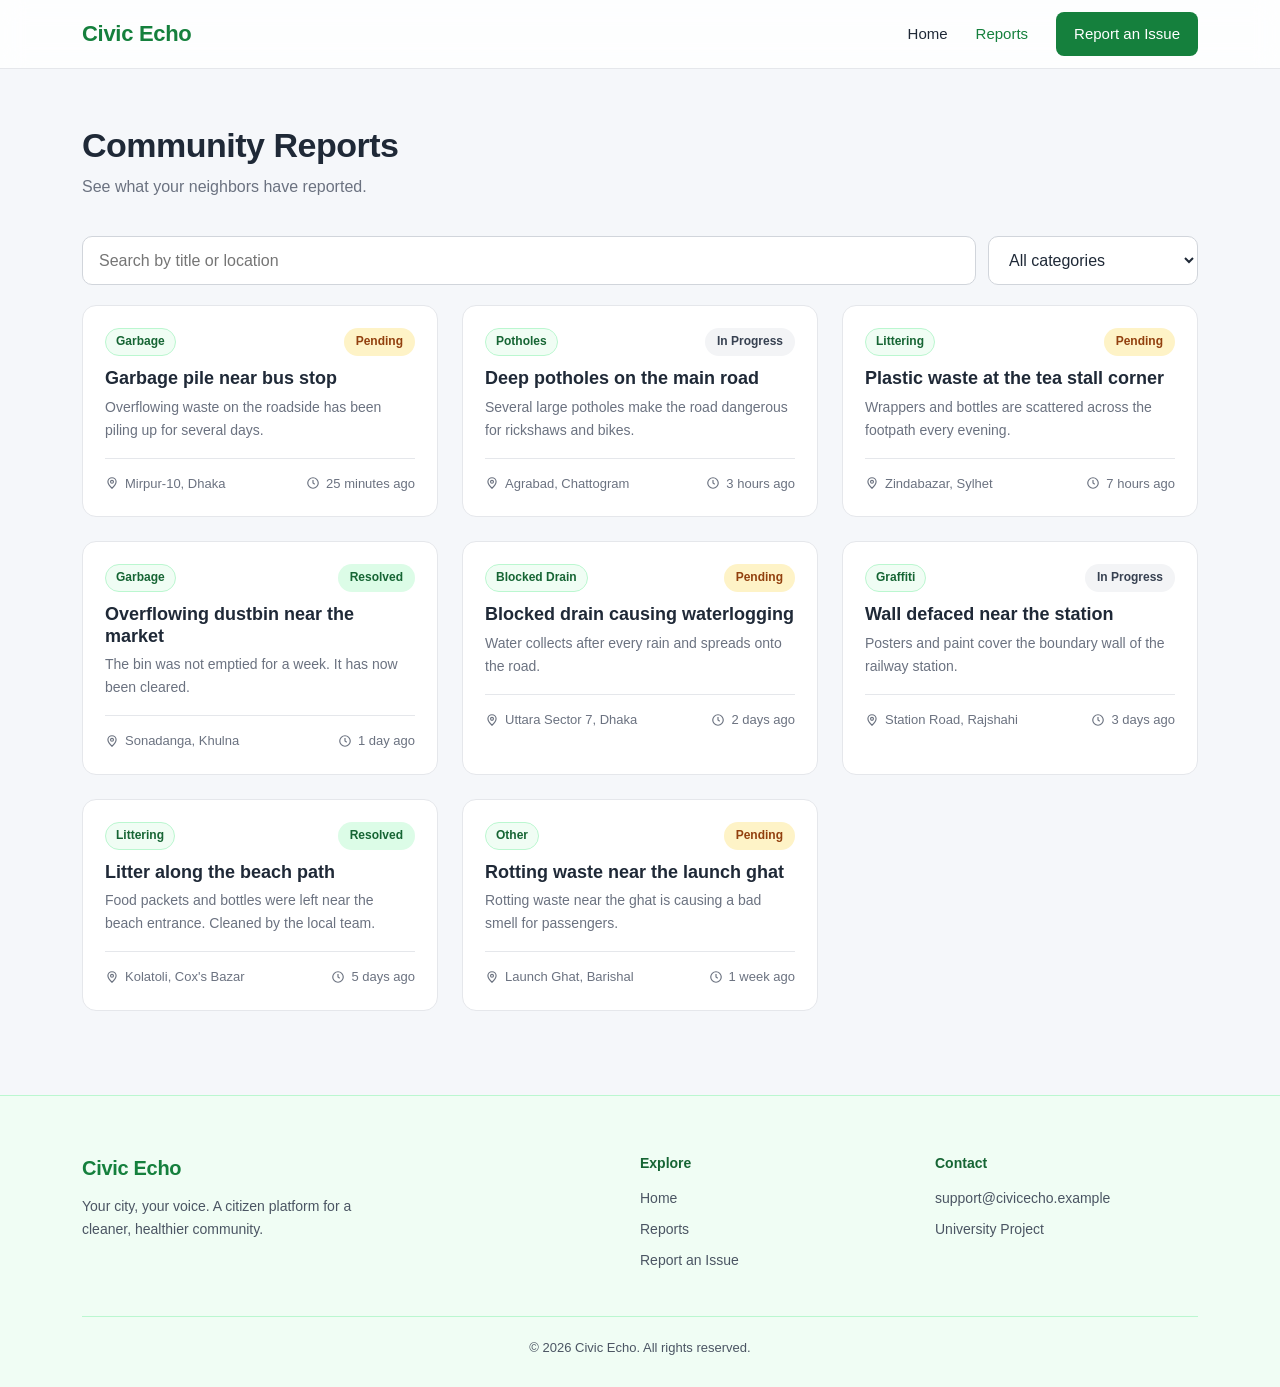
==== reports.html @ cb91349b "Initial Civic Echo website" ====
<!DOCTYPE html>
<html lang="en">
<head>
  <meta charset="UTF-8">
  <meta name="viewport" content="width=device-width, initial-scale=1, viewport-fit=cover">
  <title>Community Reports | Civic Echo</title>
  <link rel="stylesheet" href="css/style.css">
</head>
<body>

<nav><div class="wrap">
  <a href="home.html" class="brand">Civic Echo</a>
  <div class="nav-links">
    <a href="home.html">Home</a>
    <a href="reports.html" class="on">Reports</a>
    <a href="report.html" class="nav-button">Report an Issue</a>
  </div>
</div></nav>

<main class="wrap">

  <div class="page-title">
    <h2>Community Reports</h2>
    <p>See what your neighbors have reported.</p>
  </div>

    <div class="search">
    <input type="search" id="q" placeholder="Search by title or location">
    <select id="cf" aria-label="Filter by category">
      <option value="">All categories</option>
      <option>Garbage</option>
      <option>Littering</option>
      <option>Graffiti</option>
      <option>Potholes</option>
      <option>Blocked Drain</option>
      <option>Other</option>
    </select>
  </div>

  <p class="count" id="cnt"></p>                                 <p id="none">No reports match your search.</p>
    <div class="cards" id="cards">

    <article class="card" data-cat="Garbage"><div class="body">
      <div class="top"><span class="cat">Garbage</span><span class="status">Pending</span></div>
      <h3>Garbage pile near bus stop</h3>
      <p>Overflowing waste on the roadside has been piling up for several days.</p>
      <div class="info"><span class="loc">Mirpur-10, Dhaka</span><span class="ago">25 minutes ago</span></div>
    </div></article>

    <article class="card" data-cat="Potholes"><div class="body">
      <div class="top"><span class="cat">Potholes</span><span class="status wip">In Progress</span></div>
      <h3>Deep potholes on the main road</h3>
      <p>Several large potholes make the road dangerous for rickshaws and bikes.</p>
      <div class="info"><span class="loc">Agrabad, Chattogram</span><span class="ago">3 hours ago</span></div>
    </div></article>

    <article class="card" data-cat="Littering"><div class="body">
      <div class="top"><span class="cat">Littering</span><span class="status">Pending</span></div>
      <h3>Plastic waste at the tea stall corner</h3>
      <p>Wrappers and bottles are scattered across the footpath every evening.</p>
      <div class="info"><span class="loc">Zindabazar, Sylhet</span><span class="ago">7 hours ago</span></div>
    </div></article>

    <article class="card" data-cat="Garbage"><div class="body">
      <div class="top"><span class="cat">Garbage</span><span class="status ok">Resolved</span></div>
      <h3>Overflowing dustbin near the market</h3>
      <p>The bin was not emptied for a week. It has now been cleared.</p>
      <div class="info"><span class="loc">Sonadanga, Khulna</span><span class="ago">1 day ago</span></div>
    </div></article>

    <article class="card" data-cat="Blocked Drain"><div class="body">
      <div class="top"><span class="cat">Blocked Drain</span><span class="status">Pending</span></div>
      <h3>Blocked drain causing waterlogging</h3>
      <p>Water collects after every rain and spreads onto the road.</p>
      <div class="info"><span class="loc">Uttara Sector 7, Dhaka</span><span class="ago">2 days ago</span></div>
    </div></article>

    <article class="card" data-cat="Graffiti"><div class="body">
      <div class="top"><span class="cat">Graffiti</span><span class="status wip">In Progress</span></div>
      <h3>Wall defaced near the station</h3>
      <p>Posters and paint cover the boundary wall of the railway station.</p>
      <div class="info"><span class="loc">Station Road, Rajshahi</span><span class="ago">3 days ago</span></div>
    </div></article>

    <article class="card" data-cat="Littering"><div class="body">
      <div class="top"><span class="cat">Littering</span><span class="status ok">Resolved</span></div>
      <h3>Litter along the beach path</h3>
      <p>Food packets and bottles were left near the beach entrance. Cleaned by the local team.</p>
      <div class="info"><span class="loc">Kolatoli, Cox's Bazar</span><span class="ago">5 days ago</span></div>
    </div></article>

    <article class="card" data-cat="Other"><div class="body">
      <div class="top"><span class="cat">Other</span><span class="status">Pending</span></div>
      <h3>Rotting waste near the launch ghat</h3>
      <p>Rotting waste near the ghat is causing a bad smell for passengers.</p>
      <div class="info"><span class="loc">Launch Ghat, Barishal</span><span class="ago">1 week ago</span></div>
    </div></article>

  </div>
</main>

<footer><div class="wrap">
  <div class="fgrid">
    <div><a class="brand" href="home.html">Civic Echo</a>
      <p>Your city, your voice. A citizen platform for a cleaner, healthier community.</p></div>
    <div><h4>Explore</h4><a href="home.html">Home</a><a href="reports.html">Reports</a><a href="report.html">Report an Issue</a></div>
    <div><h4>Contact</h4><a>support@civicecho.example</a><a>University Project</a></div>
  </div>
  <div class="copy">© 2026 Civic Echo. All rights reserved.</div>
</div></footer>

<script src="js/script.js"></script>
</body>
</html>
---- css/style.css ----
:root {
  --g: #15803D;
  --gd: #166534;
  --ink: #1F2937;
  --mut: #6B7280;
  --bg: #F5F7FA;
  --line: #E5E7EB;

  --img: url("../images/hero.jpg");
}

* { box-sizing: border-box; }

html { scroll-behavior: smooth; }

body {
  margin: 0;
  background: var(--bg);
  color: var(--ink);
  font-family: "Inter", "Segoe UI", Arial, sans-serif;
  line-height: 1.65;
  font-size: 16px;
  overflow-x: hidden;

}

h1, h2, h3 { line-height: 1.2; margin: 0; }
a { text-decoration: none; color: inherit; }
img { max-width: 100%; height: auto; }

.wrap { max-width: 1180px; margin: 0 auto; padding: 0 clamp(16px, 4vw, 32px); }

nav {
  position: sticky; top: 0; z-index: 20;
  background: rgba(255, 255, 255, .82);
  backdrop-filter: blur(12px);
  -webkit-backdrop-filter: blur(12px);
  border-bottom: 1px solid var(--line);
}

nav .wrap { display: flex; justify-content: space-between; align-items: center; height: 68px; gap: 16px; }

.brand { font-weight: 700; font-size: 22px; color: var(--g); letter-spacing: -.3px; }

.nav-links { display: flex; align-items: center; gap: 28px; font-weight: 500; font-size: 15px; }
.nav-links a.on { color: var(--g); }

.nav-button { background: var(--g); color: #fff !important; padding: 10px 18px; border-radius: 8px; }

.btn { display: inline-block; padding: 14px 26px; border-radius: 8px; font-weight: 600; font-size: 15px;
       border: 0; cursor: pointer; font-family: inherit; }
.btn-primary { background: var(--g); color: #fff; }

.btn-glass { background: rgba(255,255,255,.14); color: #fff; border: 1px solid rgba(255,255,255,.4);
             backdrop-filter: blur(8px); -webkit-backdrop-filter: blur(8px); }

.hero {
  position: relative; min-height: clamp(520px, 80vh, 720px);
  display: flex; align-items: center; color: #fff;
  background: linear-gradient(100deg, rgba(6,40,20,.88) 0%, rgba(6,40,20,.55) 55%, rgba(6,40,20,.15) 100%),
              var(--img) center/cover;
}
.hero .wrap { padding-top: 90px; padding-bottom: 90px; }

.eyebrow { display: inline-block; font-size: 13px; letter-spacing: .14em; text-transform: uppercase;
           font-weight: 600; color: #BBF7D0; margin-bottom: 18px; }

.hero h1 { font-size: clamp(36px, 6vw, 62px); max-width: 640px; letter-spacing: -1px; }
.hero .tag { font-size: 20px; font-weight: 500; margin: 16px 0 0; color: #DCFCE7; }
.hero p { max-width: 540px; color: rgba(255,255,255,.82); margin: 20px 0 34px; }
.hero .actions { display: flex; gap: 14px; flex-wrap: wrap; }

.stats { display: flex; flex-wrap: wrap; gap: 1px; margin-top: 56px; max-width: 520px; border-radius: 12px; overflow: hidden;
         background: rgba(255,255,255,.18); border: 1px solid rgba(255,255,255,.25);
         backdrop-filter: blur(10px); -webkit-backdrop-filter: blur(10px); }
.stats div { flex: 1; padding: 16px 18px; }
.stats b { display: block; font-size: 22px; }
.stats span { font-size: 13px; color: rgba(255,255,255,.75); }

section.pad { padding: 84px 0; }
.sec-head { text-align: center; max-width: 560px; margin: 0 auto 48px; }
.sec-head h2 { font-size: 34px; letter-spacing: -.5px; }
.sec-head p { color: var(--mut); margin: 12px 0 0; }

.steps { display: grid; grid-template-columns: repeat(auto-fit, minmax(min(100%, 260px), 1fr)); gap: 24px; }

.step { background: #fff; border: 1px solid var(--line); border-radius: 14px; padding: 32px 28px;
        box-shadow: 0 1px 2px rgba(16,24,40,.04); }

.num { width: 44px; height: 44px; border-radius: 10px; background: #DCFCE7; color: var(--g);
       display: grid; place-items: center; font-weight: 700; margin-bottom: 20px; }
.step h3 { font-size: 19px; margin-bottom: 8px; }
.step p { margin: 0; color: var(--mut); font-size: 15px; }

.page-title { padding: 56px 0 8px; }
.page-title h2 { font-size: 34px; letter-spacing: -.5px; }
.page-title p { color: var(--mut); margin: 8px 0 0; }

.search { display: flex; gap: 12px; flex-wrap: wrap; margin: 28px 0; }
.search input { flex: 1 1 260px; margin: 0; padding: 14px 16px; border: 1px solid #D1D5DB;
                border-radius: 10px; font-size: 16px; font-family: inherit; background: #fff; }
.search select { width: 210px; margin: 0; padding: 14px 16px; border: 1px solid #D1D5DB; border-radius: 10px;
                 font-size: 16px; font-family: inherit; background: #fff; }

.count { color: var(--mut); font-size: 14px; margin: -8px 0 20px; }
#none { display: none; text-align: center; color: var(--mut); padding: 40px 0; }

.cards { display: grid; grid-template-columns: repeat(auto-fill, minmax(min(100%, 300px), 1fr)); gap: 24px; padding-bottom: 84px; }
.card { background: #fff; border: 1px solid var(--line); border-radius: 14px; overflow: hidden; }
.card .body { padding: 22px; }
.card h3 { font-size: 18px; margin: 12px 0 6px; }
.card p { margin: 0; color: var(--mut); font-size: 14px; }

.card .top { display: flex; justify-content: space-between; align-items: center; gap: 8px; }

.cat { font-size: 12px; font-weight: 600; color: var(--gd); background: #F0FDF4; border: 1px solid #BBF7D0;
       padding: 3px 10px; border-radius: 20px; }

.status { display: inline-block; background: #FEF3C7; color: #92400E; padding: 4px 12px; border-radius: 20px; font-size: 12px; font-weight: 600; }
.status.ok  { background: #DCFCE7; color: var(--gd); }
.status.wip { background: #F3F4F6; color: #374151; }

.info { display: flex; justify-content: space-between; gap: 8px 16px; flex-wrap: wrap; margin-top: 16px; padding-top: 14px;
        border-top: 1px solid var(--line); font-size: 13px; color: var(--mut); }
.info span { display: inline-flex; align-items: center; gap: 6px; }

.loc::before, .ago::before { content: ""; width: 14px; height: 14px; background: currentColor;
  -webkit-mask: var(--m) center/contain no-repeat; mask: var(--m) center/contain no-repeat; }
.loc { --m: url("data:image/svg+xml,%3Csvg xmlns='http://www.w3.org/2000/svg' viewBox='0 0 24 24' fill='none' stroke='black' stroke-width='2'%3E%3Cpath d='M12 21s-7-6.2-7-11a7 7 0 0114 0c0 4.8-7 11-7 11z'/%3E%3Ccircle cx='12' cy='10' r='2.5'/%3E%3C/svg%3E"); }
.ago { --m: url("data:image/svg+xml,%3Csvg xmlns='http://www.w3.org/2000/svg' viewBox='0 0 24 24' fill='none' stroke='black' stroke-width='2'%3E%3Ccircle cx='12' cy='12' r='9'/%3E%3Cpath d='M12 7v5l3 2'/%3E%3C/svg%3E"); }

.form-bg { min-height: calc(100vh - 68px); min-height: calc(100svh - 68px); padding: 56px 0; display: flex; align-items: center;
  background: linear-gradient(rgba(6,40,20,.62), rgba(6,40,20,.72)), var(--img) center/cover; }

.glass { max-width: 620px; margin: 0 auto; padding: 36px; border-radius: 18px; background: rgba(255,255,255,.88);
  backdrop-filter: blur(18px); -webkit-backdrop-filter: blur(18px); border: 1px solid rgba(255,255,255,.6);
  box-shadow: 0 20px 50px rgba(0,0,0,.25); }
.glass h2 { font-size: 28px; letter-spacing: -.4px; }
.glass .sub { color: var(--mut); margin: 6px 0 26px; font-size: 15px; }

label { display: block; font-weight: 600; font-size: 14px; margin-bottom: 6px; }

input, select, textarea { width: 100%; padding: 13px 14px; border: 1px solid #D1D5DB; border-radius: 8px;
  margin-bottom: 18px; font-family: inherit; font-size: 16px; background: #fff; color: var(--ink); }

input:focus, select:focus, textarea:focus { outline: 2px solid rgba(21,128,61,.35); border-color: var(--g); }

.row { display: grid; grid-template-columns: 1fr 1fr; gap: 16px; }
.glass .btn { width: 100%; }
.back { display: block; text-align: center; margin-top: 18px; color: var(--g); font-weight: 600; font-size: 14px; }

#msg { display: none; margin-top: 16px; background: #DCFCE7; color: var(--gd); padding: 12px; border-radius: 8px; text-align: center; font-size: 14px; }

footer { background: #F0FDF4; color: #4B5563; border-top: 1px solid #BBF7D0; padding: 56px 0 28px; font-size: 14px; }

.fgrid { display: grid; grid-template-columns: 2fr 1fr 1fr; gap: 32px; }
footer .brand { color: var(--g); font-size: 20px; }
footer h4 { color: var(--gd); margin: 0 0 12px; font-size: 14px; }
footer a { display: block; margin-bottom: 8px; }
footer p { margin: 10px 0 0; max-width: 320px; }
.copy { border-top: 1px solid #BBF7D0; margin-top: 36px; padding-top: 20px; text-align: center; font-size: 13px; }

@media (max-width: 900px) {
  .fgrid { grid-template-columns: 1fr 1fr; }
  .fgrid > div:first-child { grid-column: 1 / -1; }
  section.pad { padding: 64px 0; }
  .hero .wrap { padding-top: 72px; padding-bottom: 72px; }
}

@media (max-width: 700px) {
  nav .wrap { height: 60px; }
  .brand { font-size: 19px; }
  .nav-links { gap: 14px; font-size: 14px; }
  .nav-button { padding: 8px 14px; }

  .hero { background: linear-gradient(180deg, rgba(6,40,20,.82), rgba(6,40,20,.6)), var(--img) 30% center/cover; }
  .hero .tag { font-size: 17px; }
  .hero .actions { flex-direction: column; }
  .hero .btn { width: 100%; text-align: center; }
  .stats { margin-top: 40px; max-width: none; }
  .stats div { padding: 14px; } .stats b { font-size: 18px; }
  section.pad { padding: 52px 0; }
  .sec-head { margin-bottom: 32px; }
  .sec-head h2, .page-title h2 { font-size: 28px; }
  .step { padding: 26px 22px; }
  .search select { width: 100%; }
  .row { grid-template-columns: 1fr; gap: 0; }
  .form-bg { padding: 28px 0; align-items: flex-start; }
  .glass { padding: 24px 20px; border-radius: 16px; }
  .fgrid { grid-template-columns: 1fr; }
  footer { padding: 44px 0 24px; }
}

@media (max-width: 480px) {
  .nav-links a[href="home.html"] { display: none; }
  .nav-links { gap: 12px; font-size: 13px; }
}
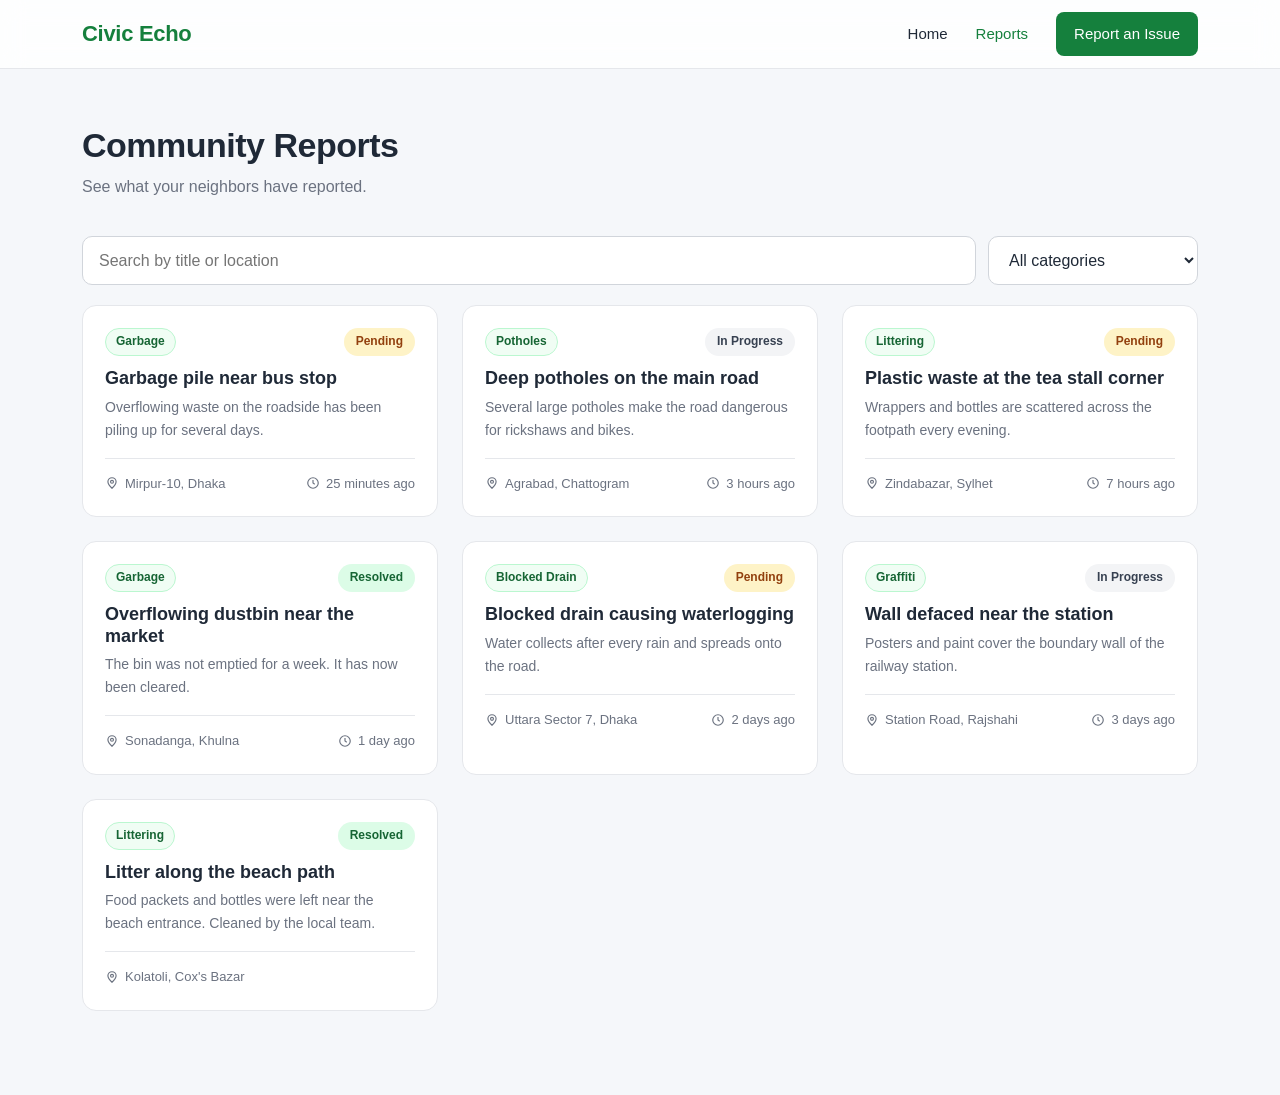
==== commit e909162b: "Intialize the changes" ====
--- a/reports.html
+++ b/reports.html
@@ -1,4 +1,4 @@
-  <!DOCTYPE html>
+<!DOCTYPE html>
 <html lang="en">
 <head>
   <meta charset="UTF-8">
@@ -9,9 +9,9 @@
 <body>
 
 <nav><div class="wrap">
-  <a href="home.html" class="brand">Civic Echo</a>
+  <a href="index.html" class="brand">Civic Echo</a>
   <div class="nav-links">
-    <a href="home.html">Home</a>
+    <a href="index.html">Home</a>
     <a href="reports.html" class="on">Reports</a>
     <a href="report.html" class="nav-button">Report an Issue</a>
   </div>
@@ -24,7 +24,7 @@
     <p>See what your neighbors have reported.</p>
   </div>
 
-    <div class="search">
+  <div class="search">
     <input type="search" id="q" placeholder="Search by title or location">
     <select id="cf" aria-label="Filter by category">
       <option value="">All categories</option>
@@ -37,8 +37,10 @@
     </select>
   </div>
 
-  <p class="count" id="cnt"></p>                                 <p id="none">No reports match your search.</p>
-    <div class="cards" id="cards">
+  <p class="count" id="cnt"></p>
+  <p id="none">No reports match your search.</p>
+
+  <div class="cards" id="cards">
 
     <article class="card" data-cat="Garbage"><div class="body">
       <div class="top"><span class="cat">Garbage</span><span class="status">Pending</span></div>
@@ -86,29 +88,4 @@
       <div class="top"><span class="cat">Littering</span><span class="status ok">Resolved</span></div>
       <h3>Litter along the beach path</h3>
       <p>Food packets and bottles were left near the beach entrance. Cleaned by the local team.</p>
-      <div class="info"><span class="loc">Kolatoli, Cox's Bazar</span><span class="ago">5 days ago</span></div>
-    </div></article>
-
-    <article class="card" data-cat="Other"><div class="body">
-      <div class="top"><span class="cat">Other</span><span class="status">Pending</span></div>
-      <h3>Rotting waste near the launch ghat</h3>
-      <p>Rotting waste near the ghat is causing a bad smell for passengers.</p>
-      <div class="info"><span class="loc">Launch Ghat, Barishal</span><span class="ago">1 week ago</span></div>
-    </div></article>
-
-  </div>
-</main>
-
-<footer><div class="wrap">
-  <div class="fgrid">
-    <div><a class="brand" href="home.html">Civic Echo</a>
-      <p>Your city, your voice. A citizen platform for a cleaner, healthier community.</p></div>
-    <div><h4>Explore</h4><a href="home.html">Home</a><a href="reports.html">Reports</a><a href="report.html">Report an Issue</a></div>
-    <div><h4>Contact</h4><a>support@civicecho.example</a><a>University Project</a></div>
-  </div>
-  <div class="copy">© 2026 Civic Echo. All rights reserved.</div>
-</div></footer>
-
-<script src="js/script.js"></script>
-</body>
-</html>
+      <div class="info"><span class="loc">Kolatoli, Cox's Bazar</span><span class="ago
